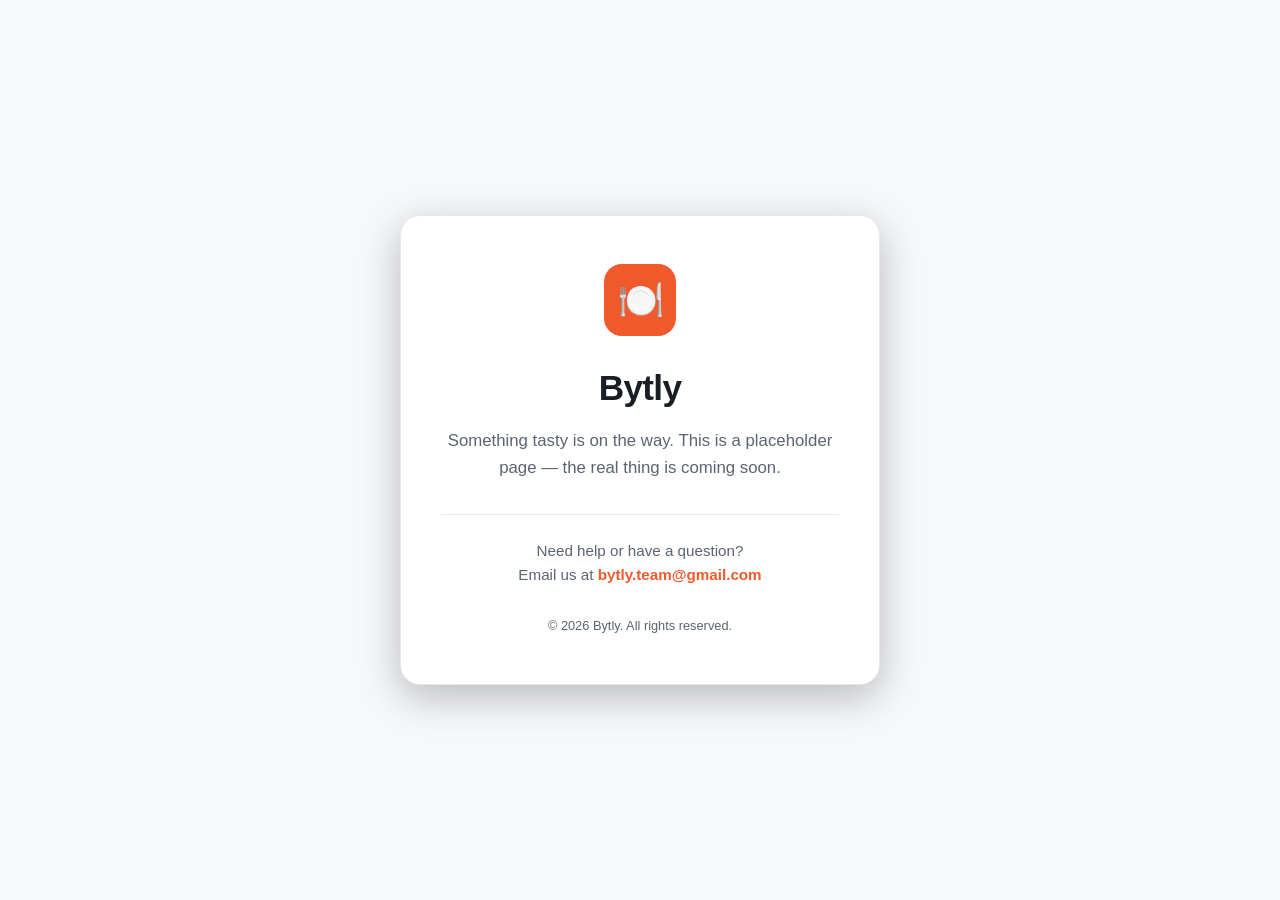
==== index.html @ 854e9ab5 "Create index.html" ====
<!doctype html>
<html lang="en">
<head>
  <meta charset="utf-8" />
  <meta name="viewport" content="width=device-width, initial-scale=1" />
  <title>Bytly</title>
  <meta name="description" content="Bytly — coming soon. Get in touch for support." />
  <style>
    :root {
      --bg: #0f1115;
      --card: #171a21;
      --text: #f4f5f7;
      --muted: #9aa2af;
      --accent: #ff7a45;
      --border: #262b35;
    }
    @media (prefers-color-scheme: light) {
      :root {
        --bg: #f7f8fa;
        --card: #ffffff;
        --text: #1a1d23;
        --muted: #5c6470;
        --accent: #f0592b;
        --border: #e6e8ec;
      }
    }
    * { box-sizing: border-box; margin: 0; padding: 0; }
    html, body { height: 100%; }
    body {
      font-family: -apple-system, BlinkMacSystemFont, "Segoe UI", Roboto, Helvetica, Arial, sans-serif;
      background: var(--bg);
      color: var(--text);
      display: flex;
      align-items: center;
      justify-content: center;
      padding: 24px;
      line-height: 1.6;
    }
    .card {
      background: var(--card);
      border: 1px solid var(--border);
      border-radius: 20px;
      padding: 48px 40px;
      max-width: 480px;
      width: 100%;
      text-align: center;
      box-shadow: 0 12px 40px rgba(0,0,0,0.25);
    }
    .logo {
      display: inline-flex;
      align-items: center;
      justify-content: center;
      width: 72px;
      height: 72px;
      border-radius: 18px;
      background: var(--accent);
      font-size: 38px;
      margin-bottom: 24px;
    }
    h1 {
      font-size: 2.2rem;
      letter-spacing: -0.02em;
      margin-bottom: 12px;
    }
    p.tagline {
      color: var(--muted);
      font-size: 1.05rem;
      margin-bottom: 32px;
    }
    .support {
      border-top: 1px solid var(--border);
      padding-top: 24px;
      font-size: 0.95rem;
      color: var(--muted);
    }
    .support a {
      color: var(--accent);
      text-decoration: none;
      font-weight: 600;
    }
    .support a:hover { text-decoration: underline; }
    footer {
      margin-top: 28px;
      font-size: 0.8rem;
      color: var(--muted);
    }
  </style>
</head>
<body>
  <main class="card">
    <div class="logo">🍽️</div>
    <h1>Bytly</h1>
    <p class="tagline">Something tasty is on the way. This is a placeholder page — the real thing is coming soon.</p>
    <div class="support">
      Need help or have a question?<br />
      Email us at <a href="mailto:bytly.team@gmail.com">bytly.team@gmail.com</a>
    </div>
    <footer>&copy; 2026 Bytly. All rights reserved.</footer>
  </main>
</body>
</html>
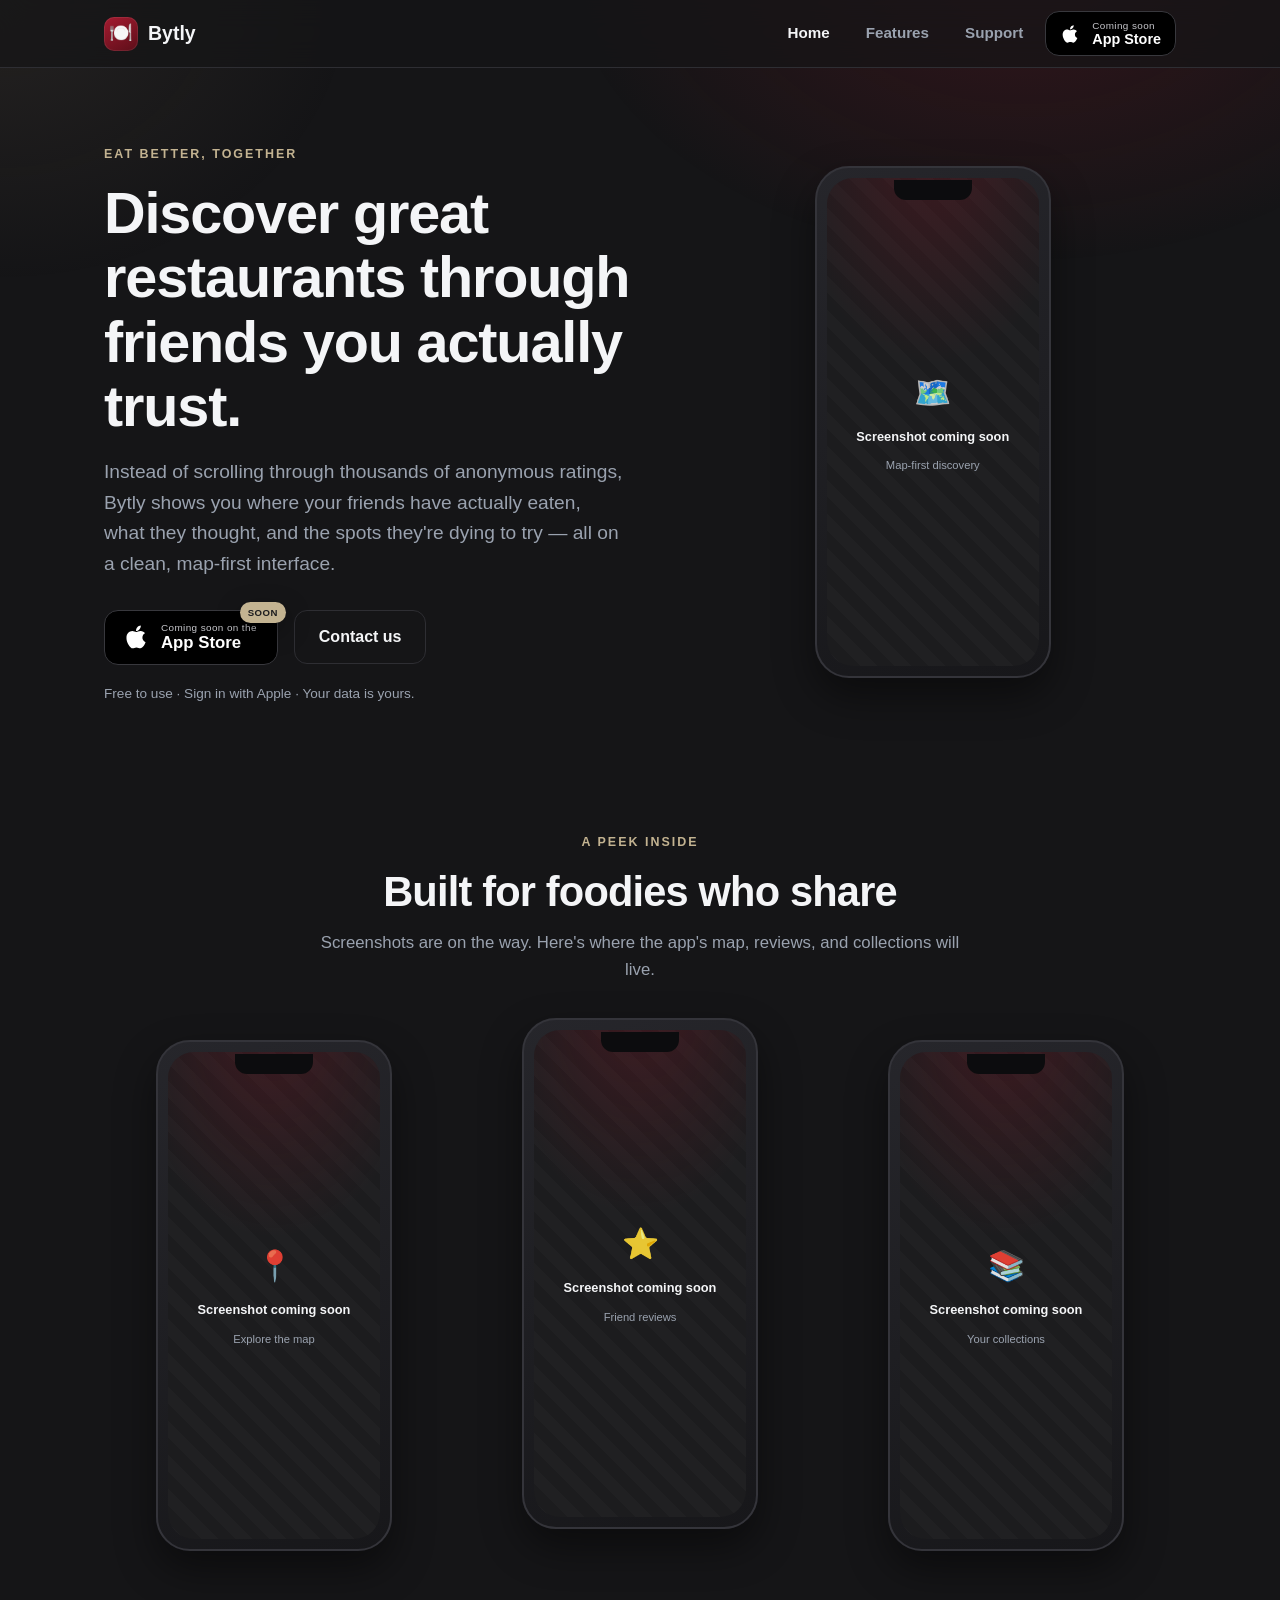
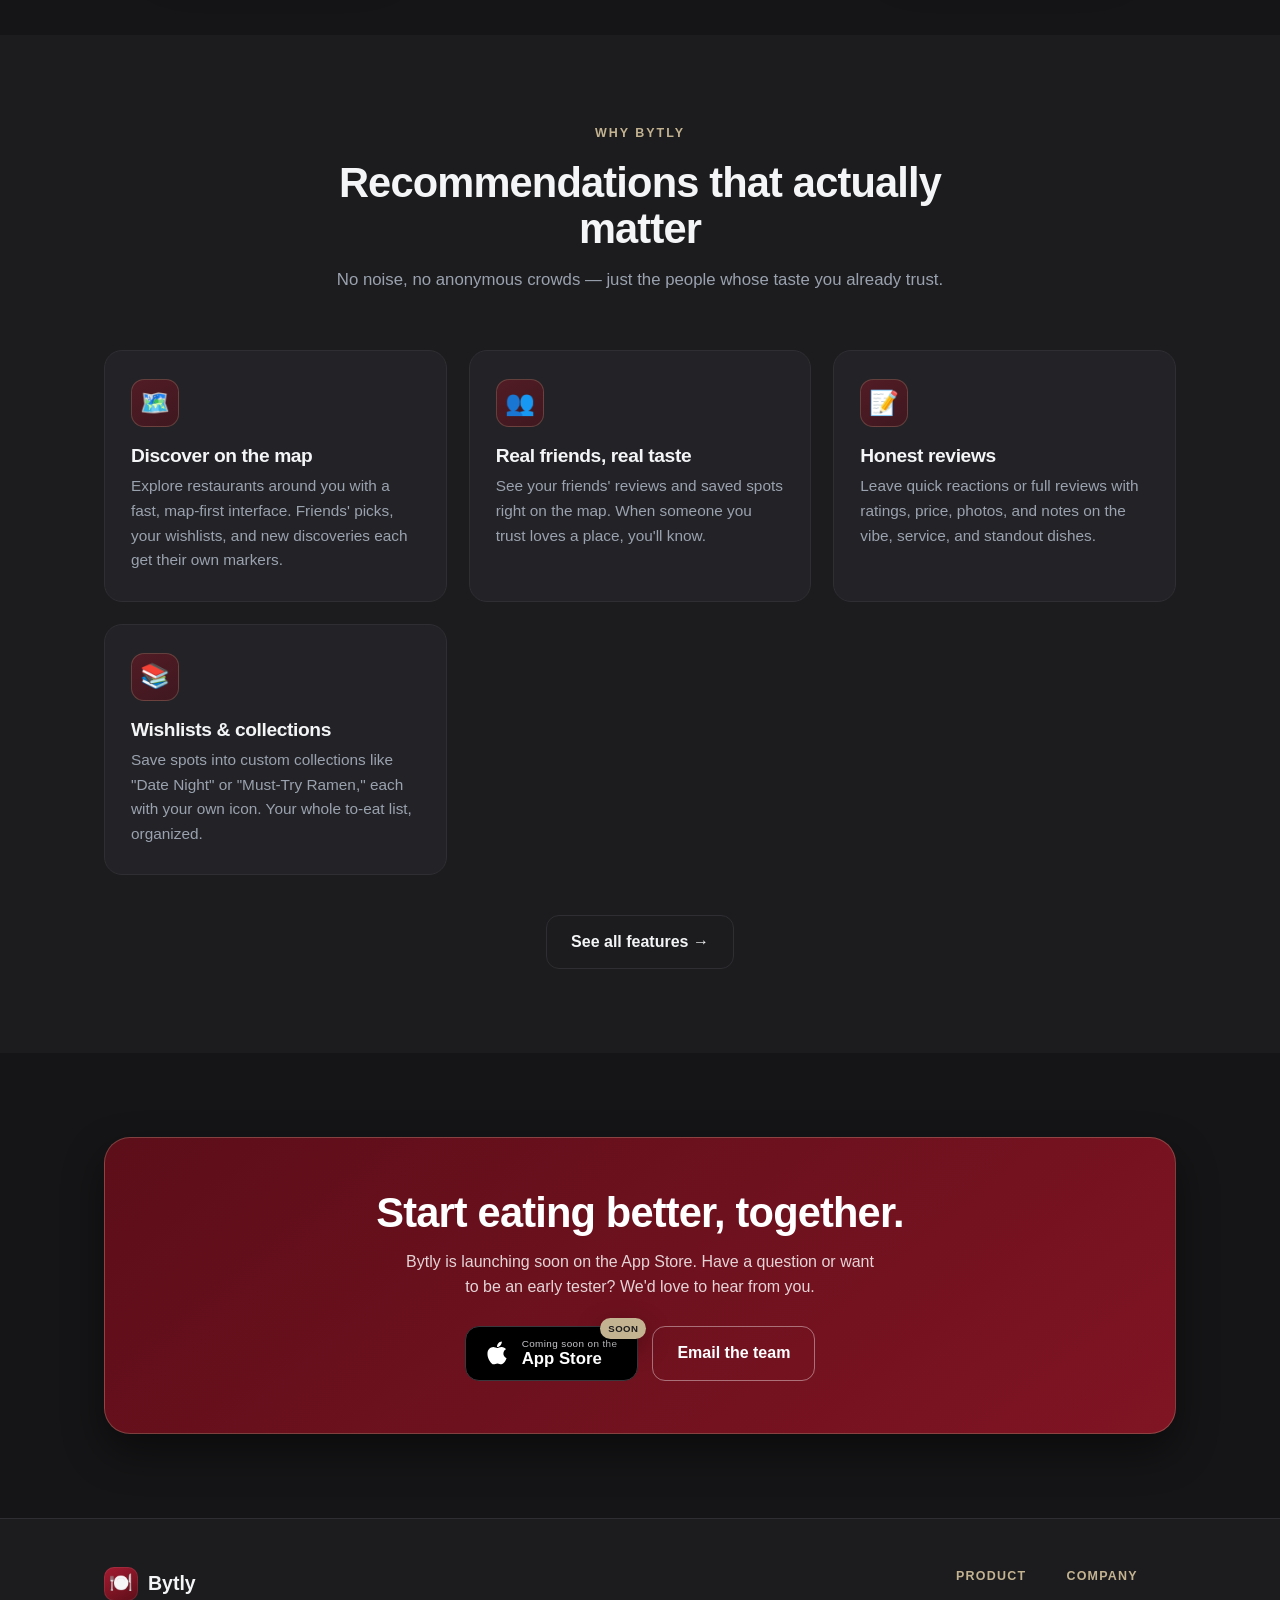
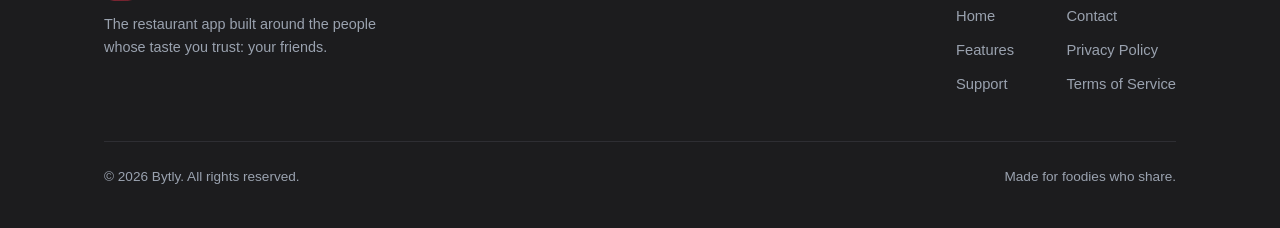
==== commit 9dfb8f21: "Add full multi-page Bytly marketing site Dark-themed site styled after the app (maroon #801423 / gol" ====
--- a/index.html
+++ b/index.html
@@ -3,99 +3,181 @@
 <head>
   <meta charset="utf-8" />
   <meta name="viewport" content="width=device-width, initial-scale=1" />
-  <title>Bytly</title>
-  <meta name="description" content="Bytly — coming soon. Get in touch for support." />
-  <style>
-    :root {
-      --bg: #0f1115;
-      --card: #171a21;
-      --text: #f4f5f7;
-      --muted: #9aa2af;
-      --accent: #ff7a45;
-      --border: #262b35;
-    }
-    @media (prefers-color-scheme: light) {
-      :root {
-        --bg: #f7f8fa;
-        --card: #ffffff;
-        --text: #1a1d23;
-        --muted: #5c6470;
-        --accent: #f0592b;
-        --border: #e6e8ec;
-      }
-    }
-    * { box-sizing: border-box; margin: 0; padding: 0; }
-    html, body { height: 100%; }
-    body {
-      font-family: -apple-system, BlinkMacSystemFont, "Segoe UI", Roboto, Helvetica, Arial, sans-serif;
-      background: var(--bg);
-      color: var(--text);
-      display: flex;
-      align-items: center;
-      justify-content: center;
-      padding: 24px;
-      line-height: 1.6;
-    }
-    .card {
-      background: var(--card);
-      border: 1px solid var(--border);
-      border-radius: 20px;
-      padding: 48px 40px;
-      max-width: 480px;
-      width: 100%;
-      text-align: center;
-      box-shadow: 0 12px 40px rgba(0,0,0,0.25);
-    }
-    .logo {
-      display: inline-flex;
-      align-items: center;
-      justify-content: center;
-      width: 72px;
-      height: 72px;
-      border-radius: 18px;
-      background: var(--accent);
-      font-size: 38px;
-      margin-bottom: 24px;
-    }
-    h1 {
-      font-size: 2.2rem;
-      letter-spacing: -0.02em;
-      margin-bottom: 12px;
-    }
-    p.tagline {
-      color: var(--muted);
-      font-size: 1.05rem;
-      margin-bottom: 32px;
-    }
-    .support {
-      border-top: 1px solid var(--border);
-      padding-top: 24px;
-      font-size: 0.95rem;
-      color: var(--muted);
-    }
-    .support a {
-      color: var(--accent);
-      text-decoration: none;
-      font-weight: 600;
-    }
-    .support a:hover { text-decoration: underline; }
-    footer {
-      margin-top: 28px;
-      font-size: 0.8rem;
-      color: var(--muted);
-    }
-  </style>
+  <title>Bytly — Discover restaurants through friends you trust</title>
+  <meta name="description" content="Bytly is the restaurant app built around the people whose taste you trust: your friends. Discover spots on the map, share honest reviews, and save wishlists." />
+  <link rel="stylesheet" href="assets/styles.css" />
 </head>
 <body>
-  <main class="card">
-    <div class="logo">🍽️</div>
-    <h1>Bytly</h1>
-    <p class="tagline">Something tasty is on the way. This is a placeholder page — the real thing is coming soon.</p>
-    <div class="support">
-      Need help or have a question?<br />
-      Email us at <a href="mailto:bytly.team@gmail.com">bytly.team@gmail.com</a>
+
+  <!-- ===== Nav ===== -->
+  <header class="nav">
+    <div class="container">
+      <a class="brand" href="index.html">
+        <span class="mark">🍽️</span>
+        <span>Bytly</span>
+      </a>
+      <button class="nav-toggle" aria-label="Menu" aria-expanded="false">☰</button>
+      <nav class="nav-links">
+        <a class="link active" href="index.html">Home</a>
+        <a class="link" href="features.html">Features</a>
+        <a class="link" href="support.html">Support</a>
+        <a class="appstore-badge sm" href="#" aria-label="Coming soon to the App Store">
+          <svg viewBox="0 0 384 512" fill="currentColor" aria-hidden="true"><path d="M318.7 268c-.2-36.7 16.4-64.4 50-84.8-18.8-26.9-47.2-41.7-84.7-44.6-35.5-2.8-74.3 20.7-88.5 20.7-15 0-49.4-19.7-76.4-19.7C63.3 141.2 4 184.8 4 273.5q0 39.3 14.4 81.2c12.8 36.7 59 126.7 107.2 125.2 25.2-.6 43-17.9 75.8-17.9 31.8 0 48.3 17.9 76.4 17.9 48.6-.7 90.4-82.5 102.6-119.3-65.2-30.7-61.7-90-61.7-92.6zm-56.6-164.2c27.3-32.4 24.8-61.9 24-72.5-24.1 1.4-52 16.4-67.9 34.9-17.5 19.8-27.8 44.3-25.6 71.9 26.1 2 49.9-11.4 69.5-34.3z"/></svg>
+          <span class="as-text"><span class="as-small">Coming soon</span><span class="as-big">App Store</span></span>
+        </a>
+      </nav>
     </div>
-    <footer>&copy; 2026 Bytly. All rights reserved.</footer>
+  </header>
+
+  <main>
+    <!-- ===== Hero ===== -->
+    <section class="hero">
+      <div class="container hero-grid">
+        <div class="hero-copy">
+          <span class="eyebrow">Eat better, together</span>
+          <h1>Discover great restaurants through friends you actually trust.</h1>
+          <p class="lead">Instead of scrolling through thousands of anonymous ratings, Bytly shows you where your friends have actually eaten, what they thought, and the spots they're dying to try — all on a clean, map-first interface.</p>
+          <div class="hero-cta">
+            <a class="appstore-badge" href="#" aria-label="Coming soon to the App Store">
+              <svg viewBox="0 0 384 512" fill="currentColor" aria-hidden="true"><path d="M318.7 268c-.2-36.7 16.4-64.4 50-84.8-18.8-26.9-47.2-41.7-84.7-44.6-35.5-2.8-74.3 20.7-88.5 20.7-15 0-49.4-19.7-76.4-19.7C63.3 141.2 4 184.8 4 273.5q0 39.3 14.4 81.2c12.8 36.7 59 126.7 107.2 125.2 25.2-.6 43-17.9 75.8-17.9 31.8 0 48.3 17.9 76.4 17.9 48.6-.7 90.4-82.5 102.6-119.3-65.2-30.7-61.7-90-61.7-92.6zm-56.6-164.2c27.3-32.4 24.8-61.9 24-72.5-24.1 1.4-52 16.4-67.9 34.9-17.5 19.8-27.8 44.3-25.6 71.9 26.1 2 49.9-11.4 69.5-34.3z"/></svg>
+              <span class="as-text"><span class="as-small">Coming soon on the</span><span class="as-big">App Store</span></span>
+              <span class="as-ribbon">Soon</span>
+            </a>
+            <a class="btn btn-ghost" href="support.html">Contact us</a>
+          </div>
+          <p class="hero-note">Free to use · Sign in with Apple · Your data is yours.</p>
+        </div>
+        <div class="hero-visual">
+          <div class="phone-frame">
+            <div class="phone-screen">
+              <span class="ph-icon">🗺️</span>
+              <span class="ph-label">Screenshot coming soon</span>
+              <span class="ph-sub">Map-first discovery</span>
+            </div>
+          </div>
+        </div>
+      </div>
+    </section>
+
+    <!-- ===== Screenshot showcase ===== -->
+    <section>
+      <div class="container">
+        <div class="section-head">
+          <span class="eyebrow">A peek inside</span>
+          <h2>Built for foodies who share</h2>
+          <p>Screenshots are on the way. Here's where the app's map, reviews, and collections will live.</p>
+        </div>
+        <div class="showcase">
+          <div class="phone-frame">
+            <div class="phone-screen">
+              <span class="ph-icon">📍</span>
+              <span class="ph-label">Screenshot coming soon</span>
+              <span class="ph-sub">Explore the map</span>
+            </div>
+          </div>
+          <div class="phone-frame">
+            <div class="phone-screen">
+              <span class="ph-icon">⭐</span>
+              <span class="ph-label">Screenshot coming soon</span>
+              <span class="ph-sub">Friend reviews</span>
+            </div>
+          </div>
+          <div class="phone-frame">
+            <div class="phone-screen">
+              <span class="ph-icon">📚</span>
+              <span class="ph-label">Screenshot coming soon</span>
+              <span class="ph-sub">Your collections</span>
+            </div>
+          </div>
+        </div>
+      </div>
+    </section>
+
+    <!-- ===== Feature highlights ===== -->
+    <section class="bg-alt">
+      <div class="container">
+        <div class="section-head">
+          <span class="eyebrow">Why Bytly</span>
+          <h2>Recommendations that actually matter</h2>
+          <p>No noise, no anonymous crowds — just the people whose taste you already trust.</p>
+        </div>
+        <div class="feature-grid">
+          <div class="card">
+            <div class="ico">🗺️</div>
+            <h3>Discover on the map</h3>
+            <p>Explore restaurants around you with a fast, map-first interface. Friends' picks, your wishlists, and new discoveries each get their own markers.</p>
+          </div>
+          <div class="card">
+            <div class="ico">👥</div>
+            <h3>Real friends, real taste</h3>
+            <p>See your friends' reviews and saved spots right on the map. When someone you trust loves a place, you'll know.</p>
+          </div>
+          <div class="card">
+            <div class="ico">📝</div>
+            <h3>Honest reviews</h3>
+            <p>Leave quick reactions or full reviews with ratings, price, photos, and notes on the vibe, service, and standout dishes.</p>
+          </div>
+          <div class="card">
+            <div class="ico">📚</div>
+            <h3>Wishlists &amp; collections</h3>
+            <p>Save spots into custom collections like "Date Night" or "Must-Try Ramen," each with your own icon. Your whole to-eat list, organized.</p>
+          </div>
+        </div>
+        <div style="text-align:center; margin-top:40px;">
+          <a class="btn btn-ghost" href="features.html">See all features →</a>
+        </div>
+      </div>
+    </section>
+
+    <!-- ===== CTA band ===== -->
+    <section>
+      <div class="container">
+        <div class="cta-band">
+          <h2>Start eating better, together.</h2>
+          <p>Bytly is launching soon on the App Store. Have a question or want to be an early tester? We'd love to hear from you.</p>
+          <div class="cta-actions">
+            <a class="appstore-badge" href="#" aria-label="Coming soon to the App Store">
+              <svg viewBox="0 0 384 512" fill="currentColor" aria-hidden="true"><path d="M318.7 268c-.2-36.7 16.4-64.4 50-84.8-18.8-26.9-47.2-41.7-84.7-44.6-35.5-2.8-74.3 20.7-88.5 20.7-15 0-49.4-19.7-76.4-19.7C63.3 141.2 4 184.8 4 273.5q0 39.3 14.4 81.2c12.8 36.7 59 126.7 107.2 125.2 25.2-.6 43-17.9 75.8-17.9 31.8 0 48.3 17.9 76.4 17.9 48.6-.7 90.4-82.5 102.6-119.3-65.2-30.7-61.7-90-61.7-92.6zm-56.6-164.2c27.3-32.4 24.8-61.9 24-72.5-24.1 1.4-52 16.4-67.9 34.9-17.5 19.8-27.8 44.3-25.6 71.9 26.1 2 49.9-11.4 69.5-34.3z"/></svg>
+              <span class="as-text"><span class="as-small">Coming soon on the</span><span class="as-big">App Store</span></span>
+              <span class="as-ribbon">Soon</span>
+            </a>
+            <a class="btn btn-ghost" href="mailto:bytly.team@gmail.com">Email the team</a>
+          </div>
+        </div>
+      </div>
+    </section>
   </main>
+
+  <!-- ===== Footer ===== -->
+  <footer class="footer">
+    <div class="container">
+      <div class="footer-grid">
+        <div>
+          <div class="brand"><span class="mark">🍽️</span><span>Bytly</span></div>
+          <p>The restaurant app built around the people whose taste you trust: your friends.</p>
+        </div>
+        <div class="footer-links">
+          <div class="footer-col">
+            <h4>Product</h4>
+            <a href="index.html">Home</a>
+            <a href="features.html">Features</a>
+            <a href="support.html">Support</a>
+          </div>
+          <div class="footer-col">
+            <h4>Company</h4>
+            <a href="mailto:bytly.team@gmail.com">Contact</a>
+            <a href="#">Privacy Policy</a>
+            <a href="#">Terms of Service</a>
+          </div>
+        </div>
+      </div>
+      <div class="footer-bottom">
+        <span>&copy; <span data-year>2026</span> Bytly. All rights reserved.</span>
+        <span>Made for foodies who share.</span>
+      </div>
+    </div>
+  </footer>
+
+  <script src="assets/script.js"></script>
 </body>
 </html>
--- a/assets/styles.css
+++ b/assets/styles.css
@@ -0,0 +1,326 @@
+/* ============================================================
+   Bytly marketing site — shared design system (dark only)
+   Palette derived from the app's constants/Colors.ts
+   ============================================================ */
+
+:root {
+  /* Backgrounds */
+  --bg: #151517;
+  --bg-elevated: #1c1c1e;   /* app's darkAsh */
+  --card: #232327;
+  --card-hover: #2a2a2f;
+
+  /* Brand */
+  --maroon: #801423;
+  --maroon-bright: #a51b30;
+  --maroon-deep: #5c0e19;
+
+  /* Gold accents */
+  --gold: #c3b391;          /* cream-gold */
+  --gold-muted: #917d67;    /* golden ash */
+
+  /* Text */
+  --text: #f4f5f7;
+  --text-muted: #9aa2af;
+  --on-maroon: #ffffff;
+
+  /* Lines & effects */
+  --border: #2e2e33;
+  --shadow: 0 18px 40px rgba(0, 0, 0, 0.45);
+  --shadow-soft: 0 8px 24px rgba(0, 0, 0, 0.35);
+
+  /* Metrics */
+  --radius: 18px;
+  --radius-lg: 26px;
+  --maxw: 1120px;
+  --nav-h: 68px;
+
+  --font: -apple-system, BlinkMacSystemFont, "Segoe UI", Roboto, Helvetica,
+    Arial, "Apple Color Emoji", "Segoe UI Emoji", sans-serif;
+}
+
+/* --------------------------------------------------------- Reset */
+* { box-sizing: border-box; margin: 0; padding: 0; }
+
+html { scroll-behavior: smooth; }
+
+body {
+  font-family: var(--font);
+  background: var(--bg);
+  color: var(--text);
+  line-height: 1.6;
+  -webkit-font-smoothing: antialiased;
+  overflow-x: hidden;
+}
+
+img { max-width: 100%; display: block; }
+
+a { color: inherit; text-decoration: none; }
+
+/* Subtle warm ambient glow behind the page */
+body::before {
+  content: "";
+  position: fixed;
+  inset: 0;
+  z-index: -1;
+  background:
+    radial-gradient(60vw 40vw at 80% -5%, rgba(128, 20, 35, 0.28), transparent 60%),
+    radial-gradient(50vw 40vw at 0% 0%, rgba(145, 125, 103, 0.12), transparent 55%);
+  pointer-events: none;
+}
+
+/* --------------------------------------------------------- Layout */
+.container {
+  width: 100%;
+  max-width: var(--maxw);
+  margin: 0 auto;
+  padding: 0 24px;
+}
+
+section { padding: 84px 0; }
+.bg-alt { background: var(--bg-elevated); }
+
+.eyebrow {
+  display: inline-block;
+  font-size: 0.78rem;
+  letter-spacing: 0.16em;
+  text-transform: uppercase;
+  font-weight: 700;
+  color: var(--gold);
+  margin-bottom: 16px;
+}
+
+h1, h2, h3 { letter-spacing: -0.02em; line-height: 1.12; font-weight: 800; }
+h1 { font-size: clamp(2.2rem, 5.5vw, 3.6rem); }
+h2 { font-size: clamp(1.7rem, 4vw, 2.6rem); }
+h3 { font-size: 1.2rem; font-weight: 700; }
+
+.lead { font-size: clamp(1.02rem, 2vw, 1.2rem); color: var(--text-muted); }
+
+.section-head { max-width: 640px; margin: 0 auto 56px; text-align: center; }
+.section-head p { color: var(--text-muted); margin-top: 14px; font-size: 1.05rem; }
+
+/* --------------------------------------------------------- Nav */
+.nav {
+  position: sticky;
+  top: 0;
+  z-index: 100;
+  height: var(--nav-h);
+  display: flex;
+  align-items: center;
+  background: rgba(21, 21, 23, 0.72);
+  backdrop-filter: blur(14px);
+  -webkit-backdrop-filter: blur(14px);
+  border-bottom: 1px solid var(--border);
+}
+.nav .container { display: flex; align-items: center; justify-content: space-between; }
+
+.brand { display: flex; align-items: center; gap: 10px; font-weight: 800; font-size: 1.22rem; }
+.brand .mark {
+  width: 34px; height: 34px; border-radius: 10px;
+  display: grid; place-items: center; font-size: 19px;
+  background: linear-gradient(150deg, var(--maroon-bright), var(--maroon-deep));
+  box-shadow: inset 0 0 0 1px rgba(255, 255, 255, 0.08);
+}
+
+.nav-links { display: flex; align-items: center; gap: 8px; }
+.nav-links a.link {
+  padding: 8px 14px; border-radius: 10px; color: var(--text-muted);
+  font-weight: 600; font-size: 0.95rem; transition: color 0.15s, background 0.15s;
+}
+.nav-links a.link:hover { color: var(--text); background: rgba(255, 255, 255, 0.05); }
+.nav-links a.link.active { color: var(--text); }
+
+.nav-toggle {
+  display: none; background: none; border: 1px solid var(--border);
+  color: var(--text); width: 42px; height: 42px; border-radius: 11px;
+  font-size: 20px; cursor: pointer;
+}
+
+/* --------------------------------------------------------- Buttons & badge */
+.btn {
+  display: inline-flex; align-items: center; justify-content: center; gap: 9px;
+  padding: 13px 24px; border-radius: 13px; font-weight: 700; font-size: 1rem;
+  cursor: pointer; border: 1px solid transparent; transition: transform 0.12s, background 0.15s, border-color 0.15s;
+}
+.btn:active { transform: translateY(1px); }
+.btn-primary { background: var(--maroon); color: var(--on-maroon); }
+.btn-primary:hover { background: var(--maroon-bright); }
+.btn-ghost { background: transparent; color: var(--text); border-color: var(--border); }
+.btn-ghost:hover { border-color: var(--gold-muted); color: var(--gold); }
+
+/* App Store "Coming Soon" badge */
+.appstore-badge {
+  position: relative; display: inline-flex; align-items: center; gap: 12px;
+  padding: 11px 20px 11px 18px; border-radius: 14px;
+  background: #000; color: #fff; border: 1px solid #38383d;
+  transition: border-color 0.15s, transform 0.12s;
+}
+.appstore-badge:hover { border-color: var(--gold-muted); }
+.appstore-badge:active { transform: translateY(1px); }
+.appstore-badge svg { width: 26px; height: 26px; flex: none; }
+.appstore-badge .as-text { display: flex; flex-direction: column; line-height: 1.15; text-align: left; }
+.appstore-badge .as-small { font-size: 0.62rem; letter-spacing: 0.04em; color: #c7c7cc; }
+.appstore-badge .as-big { font-size: 1.05rem; font-weight: 700; }
+.appstore-badge .as-ribbon {
+  position: absolute; top: -9px; right: -9px;
+  background: var(--gold); color: #1c1c1e;
+  font-size: 0.6rem; font-weight: 800; letter-spacing: 0.05em;
+  padding: 3px 8px; border-radius: 999px; text-transform: uppercase;
+  box-shadow: var(--shadow-soft);
+}
+.appstore-badge.sm { padding: 8px 14px; }
+.appstore-badge.sm svg { width: 20px; height: 20px; }
+.appstore-badge.sm .as-big { font-size: 0.9rem; }
+
+/* --------------------------------------------------------- Hero */
+.hero { padding: 72px 0 40px; }
+.hero-grid {
+  display: grid; grid-template-columns: 1.05fr 0.95fr; gap: 48px; align-items: center;
+}
+.hero h1 { margin-bottom: 18px; }
+.hero .lead { margin-bottom: 30px; max-width: 520px; }
+.hero-cta { display: flex; align-items: center; gap: 16px; flex-wrap: wrap; }
+.hero-note { margin-top: 18px; font-size: 0.85rem; color: var(--text-muted); }
+
+/* --------------------------------------------------------- Phone frame placeholder */
+.phone-frame {
+  position: relative; width: 236px; aspect-ratio: 9 / 19.5; margin: 0 auto;
+  background: linear-gradient(160deg, #26262b, #17171a);
+  border: 2px solid #34343a; border-radius: 34px;
+  box-shadow: var(--shadow);
+  padding: 10px;
+}
+.phone-frame::before { /* notch */
+  content: ""; position: absolute; top: 12px; left: 50%; transform: translateX(-50%);
+  width: 78px; height: 20px; background: #0c0c0e; border-radius: 0 0 12px 12px; z-index: 2;
+}
+.phone-screen {
+  width: 100%; height: 100%; border-radius: 26px; overflow: hidden;
+  background:
+    radial-gradient(120% 80% at 50% -10%, rgba(128, 20, 35, 0.35), transparent 60%),
+    repeating-linear-gradient(45deg, rgba(255,255,255,0.02) 0 12px, transparent 12px 24px),
+    var(--bg-elevated);
+  display: flex; flex-direction: column; align-items: center; justify-content: center;
+  gap: 10px; text-align: center; padding: 24px;
+}
+.phone-screen .ph-icon { font-size: 30px; opacity: 0.9; }
+.phone-screen .ph-label { font-size: 0.8rem; font-weight: 700; color: var(--text); }
+.phone-screen .ph-sub { font-size: 0.7rem; color: var(--text-muted); }
+
+/* Showcase row */
+.showcase { display: flex; justify-content: center; gap: 26px; flex-wrap: wrap; }
+.showcase .phone-frame:nth-child(2) { transform: translateY(-22px); }
+
+/* --------------------------------------------------------- Feature cards */
+.feature-grid {
+  display: grid; grid-template-columns: repeat(auto-fit, minmax(260px, 1fr)); gap: 22px;
+}
+.card {
+  background: var(--card); border: 1px solid var(--border); border-radius: var(--radius);
+  padding: 28px 26px; transition: transform 0.15s, border-color 0.15s, background 0.15s;
+}
+.card:hover { transform: translateY(-4px); border-color: var(--gold-muted); background: var(--card-hover); }
+.card .ico {
+  width: 48px; height: 48px; border-radius: 13px; display: grid; place-items: center;
+  font-size: 24px; margin-bottom: 18px;
+  background: linear-gradient(150deg, rgba(128,20,35,0.5), rgba(92,14,25,0.5));
+  border: 1px solid rgba(195, 179, 145, 0.25);
+}
+.card h3 { margin-bottom: 8px; }
+.card p { color: var(--text-muted); font-size: 0.96rem; }
+
+/* --------------------------------------------------------- Alternating feature rows */
+.feature-row {
+  display: grid; grid-template-columns: 1fr 1fr; gap: 56px; align-items: center;
+  padding: 44px 0;
+}
+.feature-row + .feature-row { border-top: 1px solid var(--border); }
+.feature-row.reverse .feature-copy { order: 2; }
+.feature-row .num {
+  display: inline-block; font-size: 0.8rem; font-weight: 800; letter-spacing: 0.1em;
+  color: var(--gold); margin-bottom: 12px;
+}
+.feature-row h2 { font-size: clamp(1.5rem, 3vw, 2rem); margin-bottom: 14px; }
+.feature-row p { color: var(--text-muted); }
+.feature-visual { display: flex; justify-content: center; }
+
+/* --------------------------------------------------------- CTA band */
+.cta-band {
+  background: linear-gradient(140deg, var(--maroon-deep), var(--maroon));
+  border: 1px solid rgba(195, 179, 145, 0.3); border-radius: var(--radius-lg);
+  padding: 52px 40px; text-align: center; box-shadow: var(--shadow);
+}
+.cta-band h2 { color: #fff; }
+.cta-band p { color: rgba(255, 255, 255, 0.82); margin: 12px auto 26px; max-width: 480px; }
+.cta-band .btn-ghost { border-color: rgba(255,255,255,0.4); color: #fff; }
+.cta-band .btn-ghost:hover { background: rgba(255,255,255,0.1); border-color: #fff; color: #fff; }
+.cta-actions { display: flex; gap: 14px; justify-content: center; flex-wrap: wrap; }
+
+/* --------------------------------------------------------- Support page */
+.support-hero { text-align: center; padding: 72px 0 20px; }
+.contact-card {
+  background: var(--card); border: 1px solid var(--border); border-radius: var(--radius-lg);
+  padding: 40px; text-align: center; max-width: 560px; margin: 0 auto; box-shadow: var(--shadow-soft);
+}
+.contact-card .ico {
+  width: 62px; height: 62px; border-radius: 16px; margin: 0 auto 20px; display: grid; place-items: center;
+  font-size: 30px; background: linear-gradient(150deg, var(--maroon-bright), var(--maroon-deep));
+}
+.contact-card .email {
+  display: inline-block; margin-top: 6px; font-size: 1.25rem; font-weight: 800; color: var(--gold);
+  word-break: break-all;
+}
+.contact-card .email:hover { text-decoration: underline; }
+.contact-card .muted { color: var(--text-muted); }
+
+.faq { max-width: 720px; margin: 0 auto; }
+.faq-item {
+  border: 1px solid var(--border); border-radius: var(--radius);
+  background: var(--card); padding: 22px 26px; margin-bottom: 14px;
+}
+.faq-item h3 { margin-bottom: 8px; }
+.faq-item p { color: var(--text-muted); font-size: 0.97rem; }
+
+/* --------------------------------------------------------- Footer */
+.footer { border-top: 1px solid var(--border); padding: 48px 0 40px; background: var(--bg-elevated); }
+.footer-grid { display: flex; justify-content: space-between; gap: 32px; flex-wrap: wrap; }
+.footer .brand { margin-bottom: 12px; }
+.footer p { color: var(--text-muted); font-size: 0.9rem; max-width: 300px; }
+.footer-links { display: flex; gap: 40px; flex-wrap: wrap; }
+.footer-col h4 { font-size: 0.78rem; letter-spacing: 0.1em; text-transform: uppercase; color: var(--gold); margin-bottom: 14px; }
+.footer-col a { display: block; color: var(--text-muted); font-size: 0.92rem; padding: 5px 0; transition: color 0.15s; }
+.footer-col a:hover { color: var(--text); }
+.footer-bottom {
+  margin-top: 40px; padding-top: 24px; border-top: 1px solid var(--border);
+  display: flex; justify-content: space-between; gap: 12px; flex-wrap: wrap;
+  color: var(--text-muted); font-size: 0.85rem;
+}
+
+/* --------------------------------------------------------- Responsive */
+@media (max-width: 880px) {
+  .hero-grid { grid-template-columns: 1fr; gap: 40px; text-align: center; }
+  .hero .lead { margin-left: auto; margin-right: auto; }
+  .hero-cta { justify-content: center; }
+  .feature-row, .feature-row.reverse .feature-copy { grid-template-columns: 1fr; text-align: center; order: 0; }
+  .feature-row { gap: 32px; }
+  .feature-row .visual-first { order: -1; }
+}
+
+@media (max-width: 720px) {
+  section { padding: 60px 0; }
+  .nav-toggle { display: block; }
+  .nav-links {
+    position: absolute; top: var(--nav-h); left: 0; right: 0;
+    flex-direction: column; align-items: stretch; gap: 4px;
+    background: rgba(21, 21, 23, 0.97); backdrop-filter: blur(14px);
+    border-bottom: 1px solid var(--border); padding: 12px 24px 20px;
+    display: none;
+  }
+  .nav-links.open { display: flex; }
+  .nav-links a.link { padding: 12px 14px; }
+  .nav-links .appstore-badge { margin-top: 8px; justify-content: center; }
+  .showcase .phone-frame:nth-child(2) { transform: none; }
+  .cta-band { padding: 40px 24px; }
+  .contact-card { padding: 30px 22px; }
+}
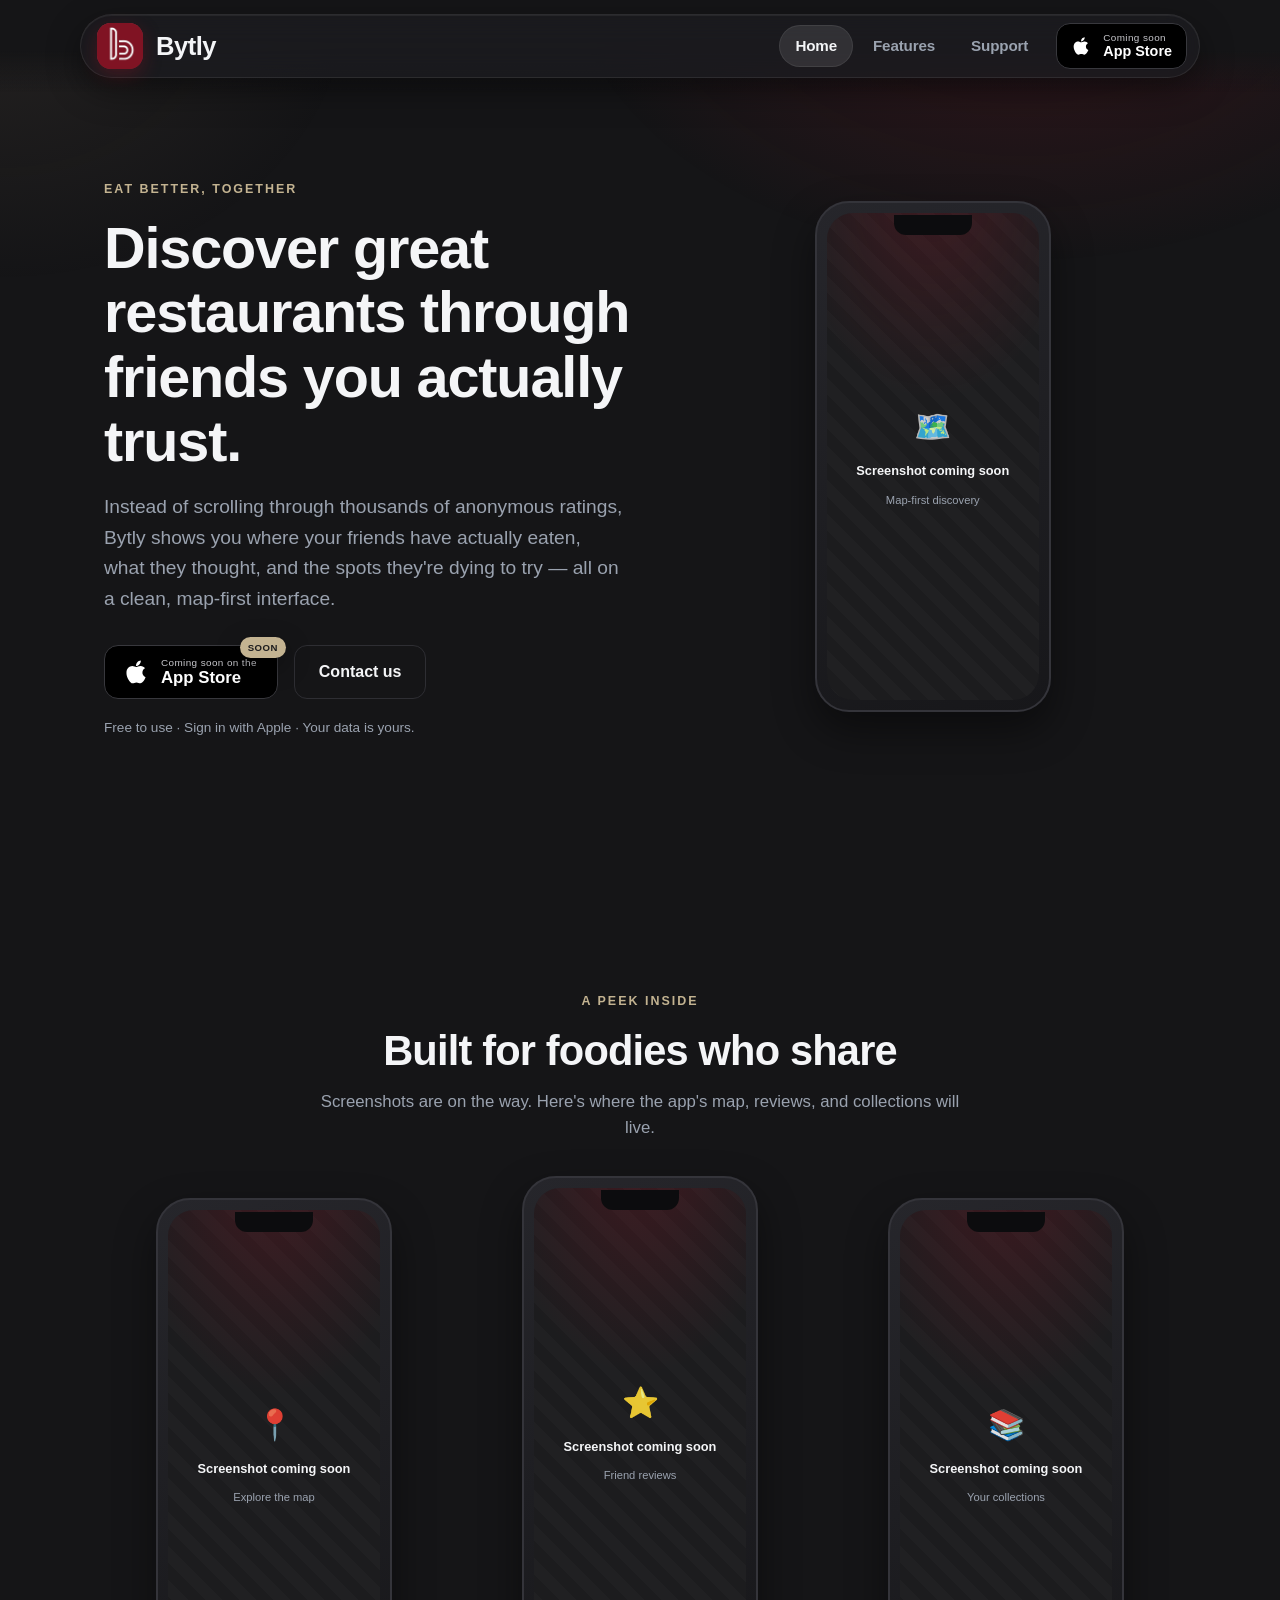
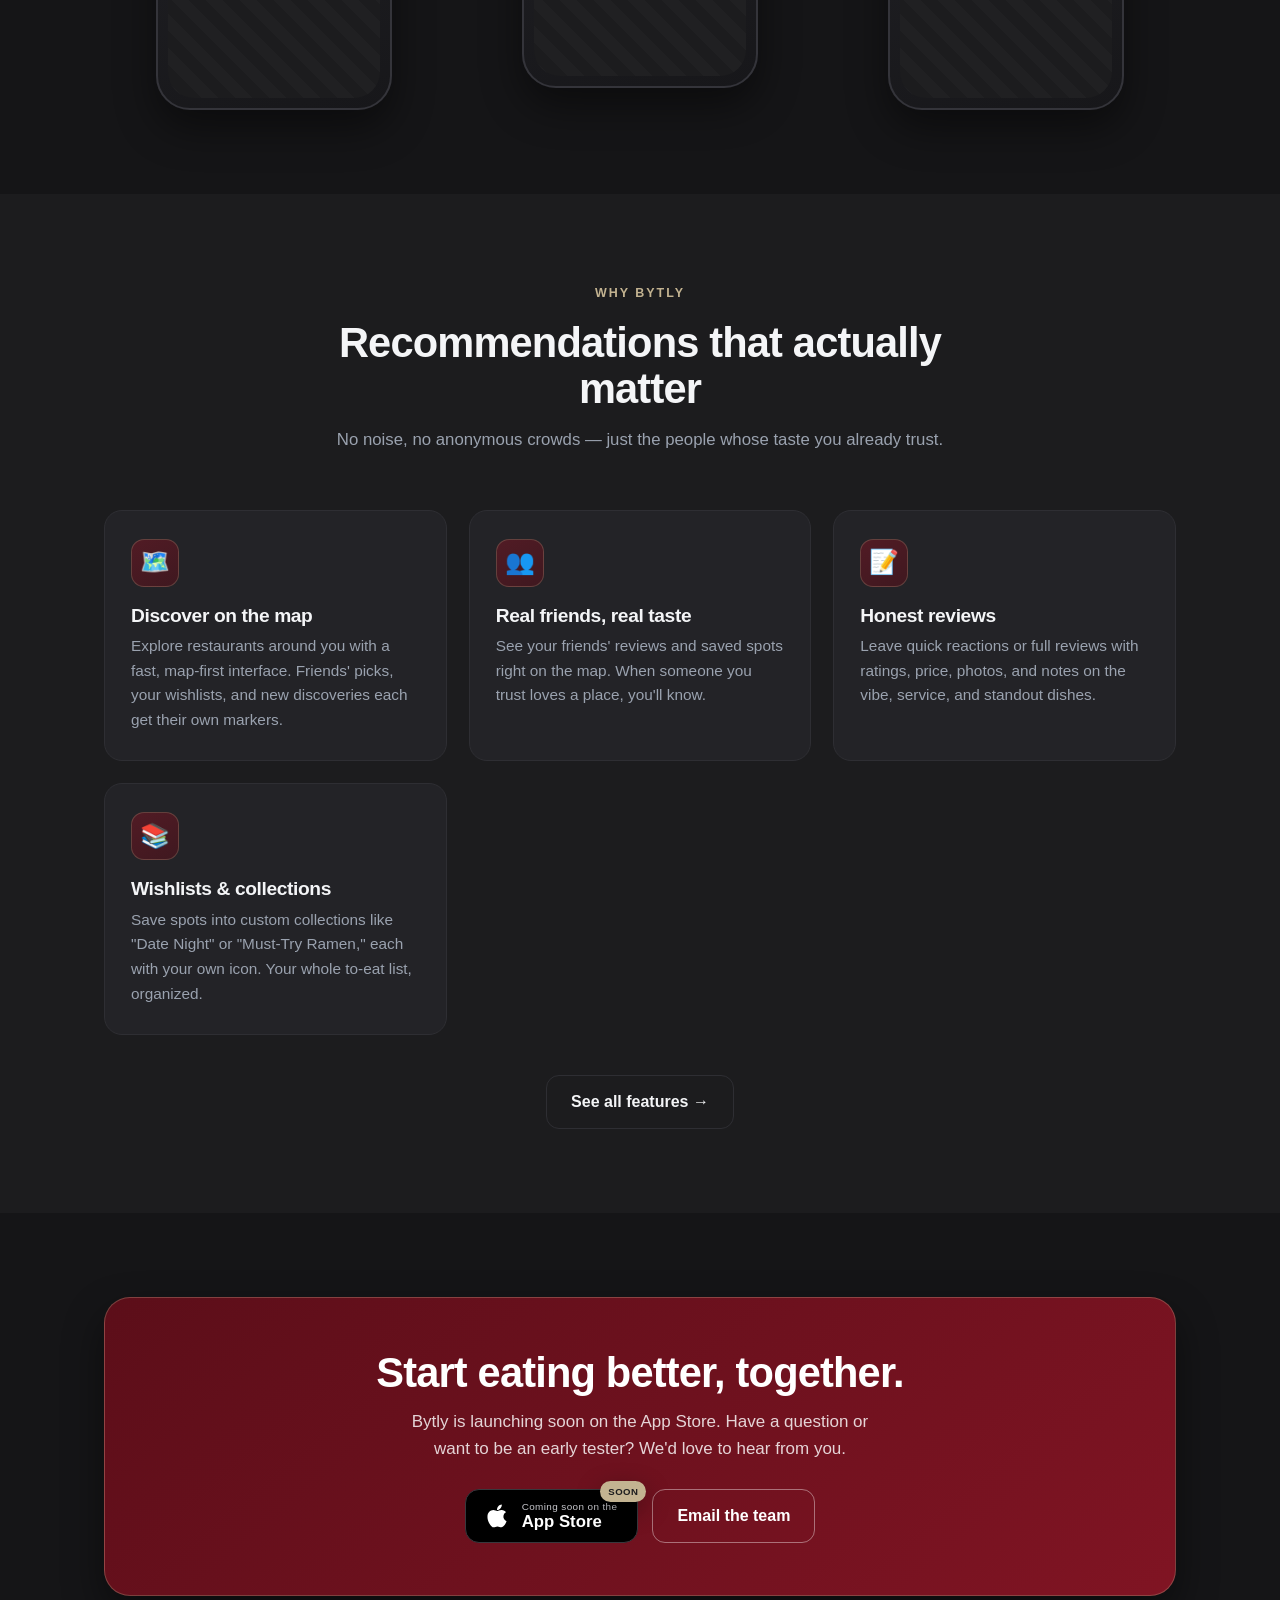
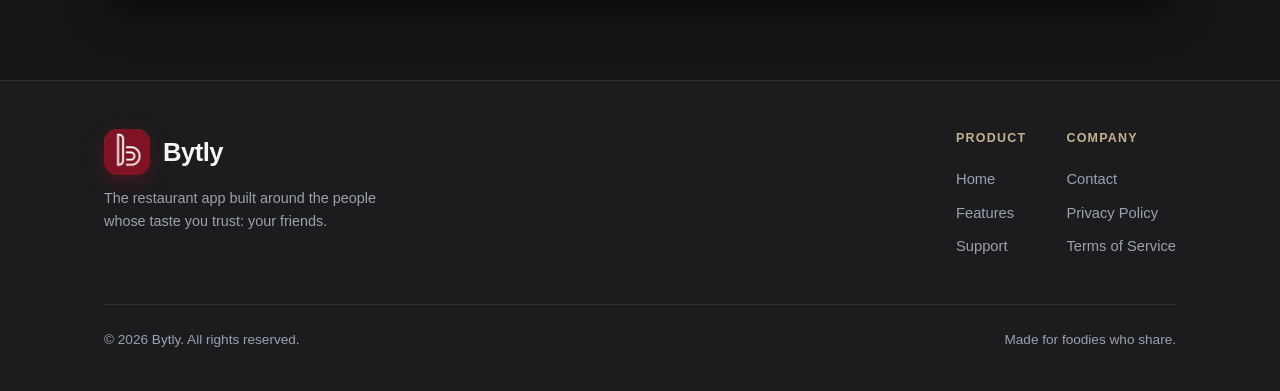
==== commit ba5685b0: "Add priv policy, working on other things" ====
--- a/index.html
+++ b/index.html
@@ -5,6 +5,8 @@
   <meta name="viewport" content="width=device-width, initial-scale=1" />
   <title>Bytly — Discover restaurants through friends you trust</title>
   <meta name="description" content="Bytly is the restaurant app built around the people whose taste you trust: your friends. Discover spots on the map, share honest reviews, and save wishlists." />
+  <link rel="icon" type="image/png" href="assets/bytly-icon.png" />
+  <link rel="apple-touch-icon" href="assets/bytly-icon.png" />
   <link rel="stylesheet" href="assets/styles.css" />
 </head>
 <body>
@@ -13,7 +15,7 @@
   <header class="nav">
     <div class="container">
       <a class="brand" href="index.html">
-        <span class="mark">🍽️</span>
+        <span class="mark"><img src="assets/bytly-icon.png" alt="Bytly logo" /></span>
         <span>Bytly</span>
       </a>
       <button class="nav-toggle" aria-label="Menu" aria-expanded="false">☰</button>
@@ -153,7 +155,7 @@
     <div class="container">
       <div class="footer-grid">
         <div>
-          <div class="brand"><span class="mark">🍽️</span><span>Bytly</span></div>
+          <div class="brand"><span class="mark"><img src="assets/bytly-icon.png" alt="Bytly logo" /></span><span>Bytly</span></div>
           <p>The restaurant app built around the people whose taste you trust: your friends.</p>
         </div>
         <div class="footer-links">
@@ -166,7 +168,7 @@
           <div class="footer-col">
             <h4>Company</h4>
             <a href="mailto:bytly.team@gmail.com">Contact</a>
-            <a href="#">Privacy Policy</a>
+            <a href="privacy.html">Privacy Policy</a>
             <a href="#">Terms of Service</a>
           </div>
         </div>
--- a/assets/styles.css
+++ b/assets/styles.css
@@ -33,7 +33,7 @@
   --radius: 18px;
   --radius-lg: 26px;
   --maxw: 1120px;
-  --nav-h: 68px;
+  --nav-h: 90px;
 
   --font: -apple-system, BlinkMacSystemFont, "Segoe UI", Roboto, Helvetica,
     Arial, "Apple Color Emoji", "Segoe UI Emoji", sans-serif;
@@ -42,12 +42,13 @@
 /* --------------------------------------------------------- Reset */
 * { box-sizing: border-box; margin: 0; padding: 0; }
 
-html { scroll-behavior: smooth; }
+html { scroll-behavior: smooth; overflow-x: hidden; }
 
 body {
   font-family: var(--font);
   background: var(--bg);
   color: var(--text);
+  font-size: 1.0625rem;   /* scales with the root font-size on large screens */
   line-height: 1.6;
   -webkit-font-smoothing: antialiased;
   overflow-x: hidden;
@@ -101,41 +102,63 @@
 .section-head p { color: var(--text-muted); margin-top: 14px; font-size: 1.05rem; }
 
 /* --------------------------------------------------------- Nav */
+/* Floating glass "pill" navbar */
 .nav {
   position: sticky;
   top: 0;
   z-index: 100;
-  height: var(--nav-h);
+  padding: 14px 0;
+  /* fade the content that scrolls up behind the floating pill */
+  background: linear-gradient(to bottom, var(--bg) 55%, rgba(21, 21, 23, 0));
+}
+.nav .container {
+  position: relative;
   display: flex;
   align-items: center;
-  background: rgba(21, 21, 23, 0.72);
-  backdrop-filter: blur(14px);
-  -webkit-backdrop-filter: blur(14px);
-  border-bottom: 1px solid var(--border);
-}
-.nav .container { display: flex; align-items: center; justify-content: space-between; }
-
-.brand { display: flex; align-items: center; gap: 10px; font-weight: 800; font-size: 1.22rem; }
+  justify-content: space-between;
+  gap: 20px;
+  padding: 8px 12px 8px 16px;
+  background: rgba(30, 30, 34, 0.62);
+  backdrop-filter: blur(18px) saturate(140%);
+  -webkit-backdrop-filter: blur(18px) saturate(140%);
+  border: 1px solid rgba(255, 255, 255, 0.08);
+  border-radius: 999px;
+  box-shadow: 0 12px 34px rgba(0, 0, 0, 0.4), inset 0 1px 0 rgba(255, 255, 255, 0.06);
+}
+
+.brand { display: flex; align-items: center; gap: 13px; font-weight: 800; font-size: 1.6rem; letter-spacing: -0.02em; }
 .brand .mark {
-  width: 34px; height: 34px; border-radius: 10px;
+  width: 46px; height: 46px; border-radius: 14px;
   display: grid; place-items: center; font-size: 19px;
+  overflow: hidden;
   background: linear-gradient(150deg, var(--maroon-bright), var(--maroon-deep));
+  box-shadow: inset 0 0 0 1px rgba(255, 255, 255, 0.12), 0 6px 18px rgba(128, 20, 35, 0.4);
+}
+/* Scale the monogram up to crop the icon's built-in padding so it reads bold */
+.brand .mark img { width: 100%; height: 100%; object-fit: cover; display: block; transform: scale(1.32); }
+
+.nav-links { display: flex; align-items: center; gap: 4px; }
+.nav-links a.link {
+  padding: 9px 16px; border-radius: 999px; color: var(--text-muted);
+  font-weight: 600; font-size: 0.95rem; letter-spacing: -0.01em;
+  transition: color 0.15s, background 0.15s;
+}
+.nav-links a.link:hover { color: var(--text); background: rgba(255, 255, 255, 0.06); }
+.nav-links a.link.active {
+  color: var(--text);
+  background: rgba(255, 255, 255, 0.10);
   box-shadow: inset 0 0 0 1px rgba(255, 255, 255, 0.08);
 }
-
-.nav-links { display: flex; align-items: center; gap: 8px; }
-.nav-links a.link {
-  padding: 8px 14px; border-radius: 10px; color: var(--text-muted);
-  font-weight: 600; font-size: 0.95rem; transition: color 0.15s, background 0.15s;
-}
-.nav-links a.link:hover { color: var(--text); background: rgba(255, 255, 255, 0.05); }
-.nav-links a.link.active { color: var(--text); }
+/* Set the CTA apart from the links inside the pill */
+.nav-links .appstore-badge { margin-left: 8px; }
 
 .nav-toggle {
-  display: none; background: none; border: 1px solid var(--border);
-  color: var(--text); width: 42px; height: 42px; border-radius: 11px;
-  font-size: 20px; cursor: pointer;
-}
+  display: none; background: rgba(255, 255, 255, 0.04);
+  border: 1px solid rgba(255, 255, 255, 0.10);
+  color: var(--text); width: 42px; height: 42px; border-radius: 999px;
+  font-size: 20px; cursor: pointer; transition: background 0.15s;
+}
+.nav-toggle:hover { background: rgba(255, 255, 255, 0.08); }
 
 /* --------------------------------------------------------- Buttons & badge */
 .btn {
@@ -174,10 +197,20 @@
 .appstore-badge.sm .as-big { font-size: 0.9rem; }
 
 /* --------------------------------------------------------- Hero */
-.hero { padding: 72px 0 40px; }
+/* Fill exactly one viewport (below the nav) so the whole hero stays in view
+   on 1080p/1440p, with the next section starting right at the fold. */
+.hero {
+  min-height: calc(100vh - var(--nav-h));
+  display: flex;
+  align-items: center;
+  /* heavier bottom padding biases the centered content upward, off the taskbar */
+  padding: 2vh 0 11vh;
+}
 .hero-grid {
+  width: 100%; min-width: 0;
   display: grid; grid-template-columns: 1.05fr 0.95fr; gap: 48px; align-items: center;
 }
+.hero-copy { min-width: 0; }
 .hero h1 { margin-bottom: 18px; }
 .hero .lead { margin-bottom: 30px; max-width: 520px; }
 .hero-cta { display: flex; align-items: center; gap: 16px; flex-wrap: wrap; }
@@ -281,6 +314,39 @@
 }
 .faq-item h3 { margin-bottom: 8px; }
 .faq-item p { color: var(--text-muted); font-size: 0.97rem; }
+
+/* --------------------------------------------------------- Legal / prose pages */
+.legal-hero { text-align: center; padding: 72px 0 8px; }
+.legal-hero .eff-date { color: var(--text-muted); font-size: 0.95rem; margin-top: 12px; }
+
+.legal { max-width: 760px; margin: 0 auto; }
+.legal h2 {
+  font-size: clamp(1.25rem, 3vw, 1.6rem);
+  color: var(--gold);
+  margin: 44px 0 14px;
+  padding-left: 14px;
+  border-left: 4px solid var(--gold);
+  line-height: 1.3;
+}
+.legal h2:first-child { margin-top: 0; }
+.legal h3 {
+  font-size: 1.05rem;
+  color: var(--gold-muted);
+  margin: 26px 0 10px;
+}
+.legal p { color: var(--text); margin: 0 0 18px; }
+.legal ul { margin: 0 0 18px; padding-left: 24px; color: var(--text); }
+.legal ul ul { margin: 10px 0 4px; }
+.legal li { margin: 0 0 10px; }
+.legal li strong { color: var(--text); }
+.legal a {
+  color: var(--gold);
+  text-decoration: underline;
+  text-underline-offset: 2px;
+  word-break: break-word;
+  transition: color 0.15s;
+}
+.legal a:hover { color: var(--gold-muted); }
 
 /* --------------------------------------------------------- Footer */
 .footer { border-top: 1px solid var(--border); padding: 48px 0 40px; background: var(--bg-elevated); }
@@ -309,18 +375,59 @@
 
 @media (max-width: 720px) {
   section { padding: 60px 0; }
+  .nav { padding-left: 14px; padding-right: 14px; }
   .nav-toggle { display: block; }
   .nav-links {
-    position: absolute; top: var(--nav-h); left: 0; right: 0;
-    flex-direction: column; align-items: stretch; gap: 4px;
-    background: rgba(21, 21, 23, 0.97); backdrop-filter: blur(14px);
-    border-bottom: 1px solid var(--border); padding: 12px 24px 20px;
+    position: absolute; top: calc(100% + 10px); left: 0; right: 0;
+    flex-direction: column; align-items: stretch; gap: 6px;
+    background: rgba(24, 24, 27, 0.97);
+    backdrop-filter: blur(18px); -webkit-backdrop-filter: blur(18px);
+    border: 1px solid var(--border); border-radius: 20px;
+    padding: 12px; box-shadow: 0 24px 44px rgba(0, 0, 0, 0.5);
     display: none;
   }
   .nav-links.open { display: flex; }
-  .nav-links a.link { padding: 12px 14px; }
-  .nav-links .appstore-badge { margin-top: 8px; justify-content: center; }
+  .nav-links a.link { padding: 13px 16px; border-radius: 12px; }
+  .nav-links a.link.active { border-radius: 12px; }
+  .nav-links .appstore-badge { margin-left: 0; margin-top: 6px; justify-content: center; }
   .showcase .phone-frame:nth-child(2) { transform: none; }
   .cta-band { padding: 40px 24px; }
   .contact-card { padding: 30px 22px; }
-}
+  .legal-hero { padding: 56px 0 4px; }
+  .legal h2 { margin-top: 36px; }
+}
+
+/* --------------------------------------------------------- Scale up on large displays
+   Type, layout width, spacing, nav and imagery grow together so big screens fill nicely.
+   Everything typographic is rem-based, so bumping the root font-size scales it all. */
+@media (min-width: 1536px) {
+  :root { --maxw: 1240px; --nav-h: 94px; }
+  html { font-size: 17px; }
+  section { padding: 96px 0; }
+  .phone-frame { width: 256px; }
+  .brand .mark { width: 50px; height: 50px; border-radius: 15px; }
+}
+@media (min-width: 1728px) {
+  :root { --maxw: 1360px; --nav-h: 98px; }
+  html { font-size: 18px; }
+  section { padding: 106px 0; }
+  .phone-frame { width: 280px; }
+  .brand .mark { width: 54px; height: 54px; border-radius: 16px; }
+}
+@media (min-width: 1920px) {
+  :root { --maxw: 1500px; --nav-h: 104px; }
+  html { font-size: 19px; }
+  .container { padding: 0 32px; }
+  section { padding: 118px 0; }
+  .phone-frame { width: 306px; }
+  .brand .mark { width: 58px; height: 58px; border-radius: 17px; }
+}
+@media (min-width: 2560px) {
+  :root { --maxw: 1760px; --nav-h: 124px; }
+  html { font-size: 22px; }
+  .container { padding: 0 40px; }
+  .nav { padding: 20px 0; }
+  section { padding: 150px 0; }
+  .phone-frame { width: 360px; }
+  .brand .mark { width: 66px; height: 66px; border-radius: 20px; }
+}
